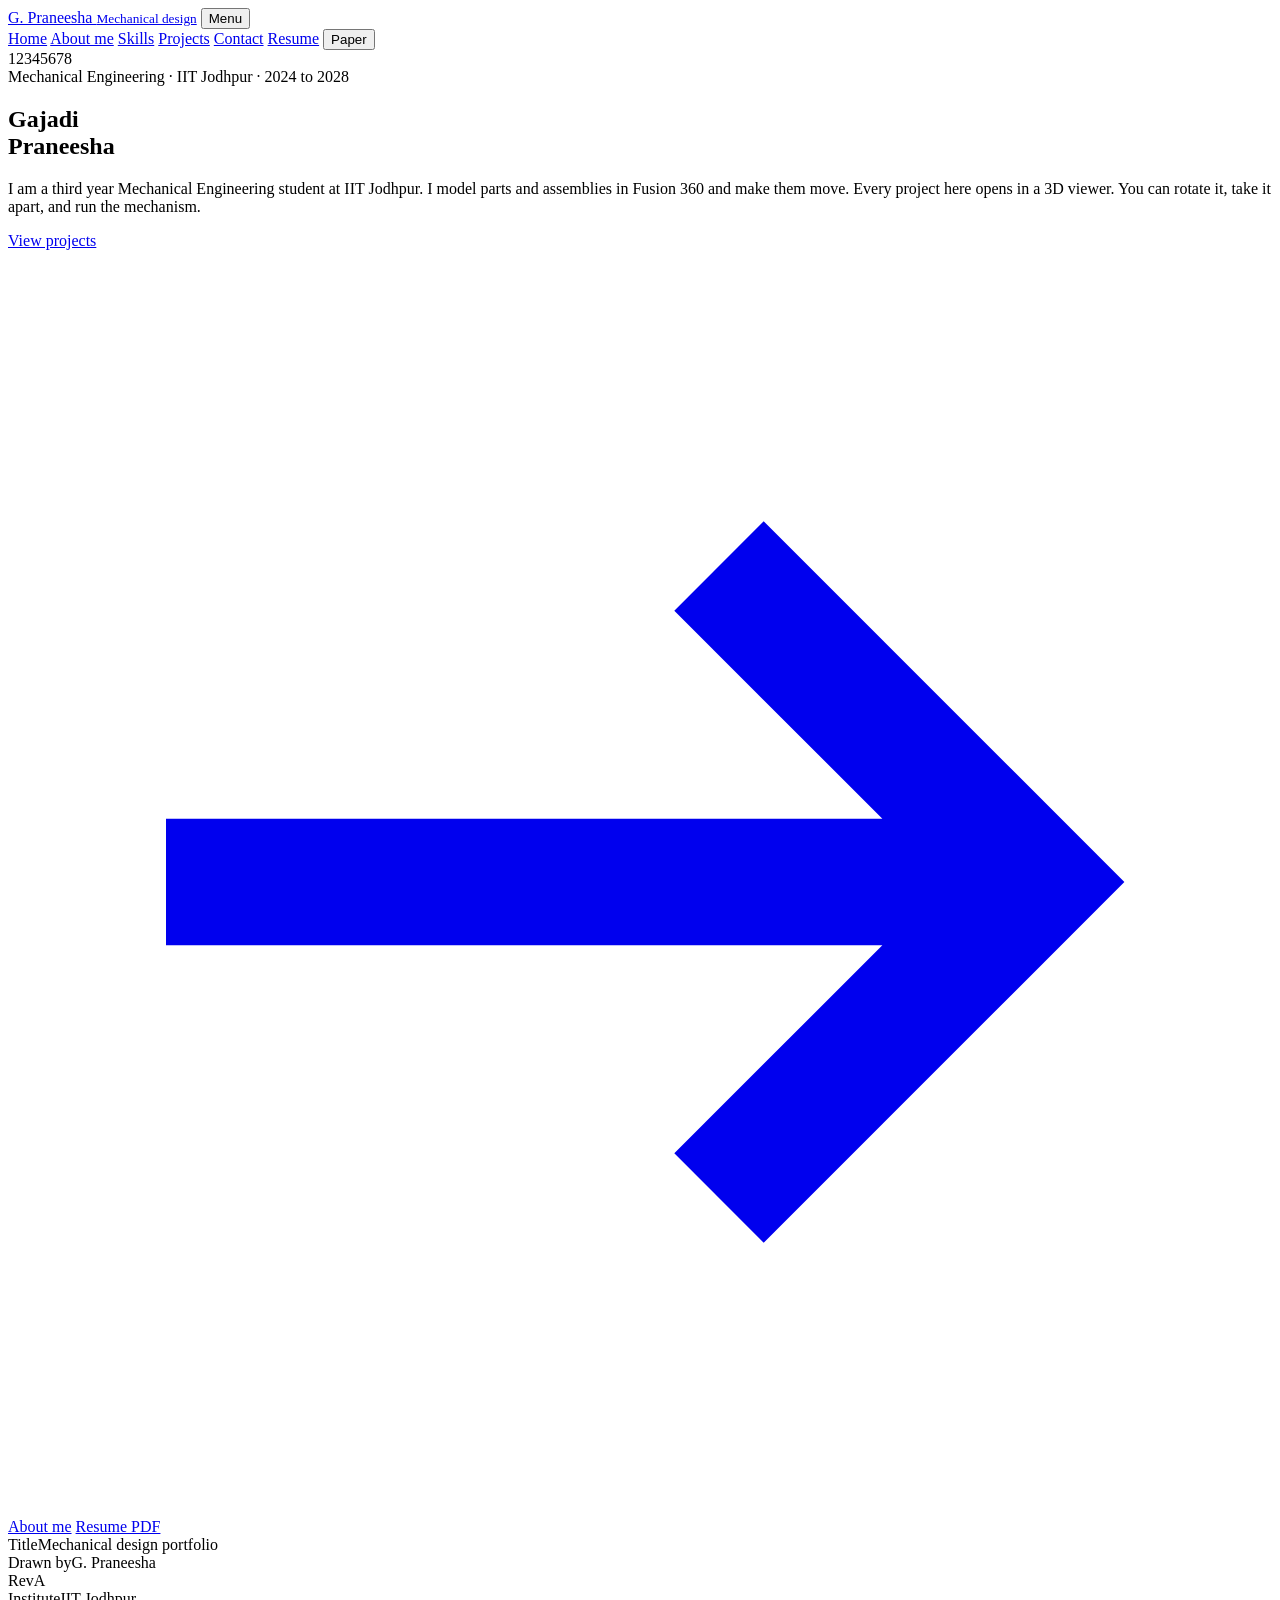
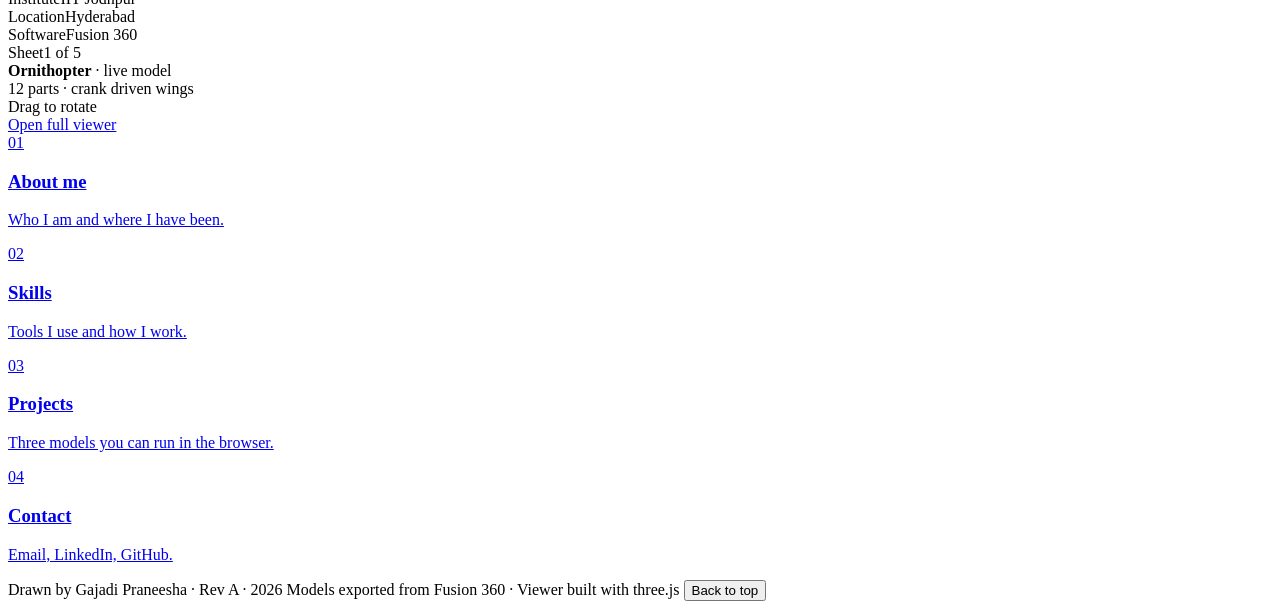
==== index.html @ 57609496 "Add files via upload" ====
<!DOCTYPE html>
<html lang="en">
<head>
<meta charset="utf-8">
<meta name="viewport" content="width=device-width, initial-scale=1">
<title>Gajadi Praneesha · Mechanical Design Portfolio</title>
<meta name="description" content="Mechanical Engineering student at IIT Jodhpur. CAD models, assemblies, and motion studies in Fusion 360. Every project opens in a 3D viewer in the browser.">
<link rel="preconnect" href="https://fonts.googleapis.com">
<link rel="preconnect" href="https://fonts.gstatic.com" crossorigin>
<link href="https://fonts.googleapis.com/css2?family=Barlow+Condensed:wght@400;500;600;700&family=Barlow:wght@400;500;600&family=DM+Mono:wght@400;500&display=swap" rel="stylesheet">
<link rel="stylesheet" href="assets/css/style.css">
<link rel="icon" href="data:image/svg+xml,%3Csvg xmlns='http://www.w3.org/2000/svg' viewBox='0 0 32 32'%3E%3Crect x='3' y='3' width='26' height='26' fill='none' stroke='%2316171A' stroke-width='3'/%3E%3Crect x='10' y='10' width='12' height='12' fill='%23E0521A'/%3E%3C/svg%3E">
<script>(function(){try{var t=localStorage.getItem('theme');if(t==='light'||t==='dark')document.documentElement.setAttribute('data-theme',t);}catch(e){}})();</script>
<script type="importmap">{"imports":{"three":"./vendor/three/three.module.min.js"}}</script>
</head>
<body>

<header class="nav">
  <div class="wrap nav-in">
    <a class="brand" href="#home"><span class="brand-mark"></span>G. Praneesha <small>Mechanical design</small></a>
    <button class="nav-toggle" type="button" aria-label="Menu">Menu</button>
    <nav class="nav-links">
      <a href="#home">Home</a>
      <a href="#about">About me</a>
      <a href="#skills">Skills</a>
      <a href="#projects">Projects</a>
      <a href="#contact">Contact</a>
      <a class="cta" href="assets/Gajadi_Praneesha_Resume.pdf" target="_blank" rel="noopener">Resume</a>
      <button class="theme-btn" type="button" data-theme-toggle aria-label="Switch theme"><i></i><span>Paper</span></button>
    </nav>
  </div>
</header>

<main id="top">

<!-- ============================================================ HOME -->
<section class="view hero" id="home">
  <div class="zones"><span>1</span><span>2</span><span>3</span><span>4</span><span>5</span><span>6</span><span>7</span><span>8</span></div>
  <div class="wrap hero-grid">
    <div class="hero-copy">
      <div>
        <span class="eyebrow rv">Mechanical Engineering · IIT Jodhpur · 2024 to 2028</span>
        <h1 class="rv rv-d1">Gajadi<br><span class="thin">Praneesha</span></h1>
        <p class="lede rv rv-d2">I am a third year Mechanical Engineering student at IIT Jodhpur. I model parts and assemblies in Fusion 360 and make them move. Every project here opens in a 3D viewer. You can rotate it, take it apart, and run the mechanism.</p>
        <div class="hero-actions rv rv-d3">
          <a class="btn primary" href="#projects">View projects <svg viewBox="0 0 16 16" fill="none" stroke="currentColor" stroke-width="1.6"><path d="M2 8h11M9 4l4 4-4 4"/></svg></a>
          <a class="btn" href="#about">About me</a>
          <a class="btn" href="assets/Gajadi_Praneesha_Resume.pdf" target="_blank" rel="noopener">Resume PDF</a>
        </div>
      </div>
      <div class="title-block rv rv-d4" aria-label="Title block">
        <div class="span2"><span class="k">Title</span><span class="v">Mechanical design portfolio</span></div>
        <div><span class="k">Drawn by</span><span class="v">G. Praneesha</span></div>
        <div><span class="k">Rev</span><span class="v">A</span></div>
        <div><span class="k">Institute</span><span class="v">IIT Jodhpur</span></div>
        <div><span class="k">Location</span><span class="v">Hyderabad</span></div>
        <div><span class="k">Software</span><span class="v">Fusion 360</span></div>
        <div><span class="k">Sheet</span><span class="v">1 of 5</span></div>
      </div>
    </div>
    <div class="hero-viewer rv rv-d2">
      <div class="corner tl"><b>Ornithopter</b> · live model</div>
      <div class="corner tr">12 parts · crank driven wings</div>
      <div class="corner bl">Drag to rotate</div>
      <div class="corner br"><a href="projects/ornithopter.html">Open full viewer</a></div>
      <div id="hero-viewer"></div>
    </div>
  </div>
  <div class="wrap home-strip">
    <a class="strip-item rv" href="#about"><span class="mono">01</span><h3>About me</h3><p>Who I am and where I have been.</p></a>
    <a class="strip-item rv rv-d1" href="#skills"><span class="mono">02</span><h3>Skills</h3><p>Tools I use and how I work.</p></a>
    <a class="strip-item rv rv-d2" href="#projects"><span class="mono">03</span><h3>Projects</h3><p>Three models you can run in the browser.</p></a>
    <a class="strip-item rv rv-d3" href="#contact"><span class="mono">04</span><h3>Contact</h3><p>Email, LinkedIn, GitHub.</p></a>
  </div>
</section>

<!-- =========================================================== ABOUT -->
<section class="view section" id="about" hidden>
  <div class="wrap">
    <div class="sec-head">
      <span class="sec-num">01</span>
      <h2>About me</h2>
      <p>Who I am, what I work with, and where I have been.</p>
      <div class="dim"><i class="dim-l"></i><span>Sheet 2 of 5 · Profile</span><i class="dim-r"></i></div>
    </div>
    <div class="about">
      <div class="about-text rv">
        <p>I am Gajadi Praneesha. I study Mechanical Engineering at IIT Jodhpur. I am in my third year. I like to design things that move.</p>
        <p>My main tool is Fusion 360. I model each part, join the parts into an assembly, and check the motion. Then I make drawings so the part can be made. I also know SolidWorks, AutoCAD, and ANSYS Workbench.</p>
        <p>On this site every model is real. The engine and the ornithopter are the same files I built in Fusion 360. You can turn them, pull them apart, cut them open, and run the mechanism in your browser.</p>
        <p>Outside class I help run campus events and mentor first year students. I am from Hyderabad.</p>
        <div class="hero-actions" style="margin-top:8px">
          <a class="btn primary" href="#projects">See my projects <svg viewBox="0 0 16 16" fill="none" stroke="currentColor" stroke-width="1.6"><path d="M2 8h11M9 4l4 4-4 4"/></svg></a>
          <a class="btn" href="assets/Gajadi_Praneesha_Resume.pdf" target="_blank" rel="noopener">Resume PDF</a>
        </div>
      </div>
      <div class="glance rv rv-d1">
        <div class="glance-head"><span>At a glance</span><span>2026</span></div>
        <div class="row"><span class="k">Year</span><span class="v">Third year, B.Tech Mechanical Engineering</span></div>
        <div class="row"><span class="k">Institute</span><span class="v">Indian Institute of Technology Jodhpur</span></div>
        <div class="row"><span class="k">Main tool</span><span class="v">Fusion 360</span></div>
        <div class="row"><span class="k">Also</span><span class="v">SolidWorks, AutoCAD, ANSYS Workbench</span></div>
        <div class="row"><span class="k">Focus</span><span class="v">CAD modelling, assemblies, motion, drawings</span></div>
        <div class="row"><span class="k">Home</span><span class="v">Hyderabad, Telangana</span></div>
        <div class="row"><span class="k">Open to</span><span class="v">Internships and design projects</span></div>
      </div>
    </div>

    <div class="about-sub">
      <div class="sub-head rv"><h3>Experience and education</h3><span>2020 to present</span></div>
      <div class="timeline">
        <div class="tl-col rv">
          <h3>Positions <span>IIT Jodhpur</span></h3>
          <div class="tl-item"><div class="tl-date">Aug 2025<br>to present</div><div><h4>Support Team Member</h4><div class="org">Nexus IIT Jodhpur</div></div></div>
          <div class="tl-item"><div class="tl-date">Oct 2024<br>to present</div><div><h4>Core Member</h4><div class="org">E-Cell IIT Jodhpur</div><p>Joined the support team in October 2024. Moved to the core team in August 2025.</p></div></div>
          <div class="tl-item"><div class="tl-date">Aug 2025<br>to Feb 2026</div><div><h4>Student Guide</h4><div class="org">Student Wellbeing Committee</div><p>Mentored 11 first year students. Helped them settle into classes and campus life.</p></div></div>
          <div class="tl-item"><div class="tl-date">Dec 2024<br>to Jan 2026</div><div><h4>Assistant Head</h4><div class="org">Prometeo IIT Jodhpur</div><p>Ran publicity and outreach for the annual technical festival. Started as a volunteer in 2024.</p></div></div>
          <div class="tl-item"><div class="tl-date">Two editions</div><div><h4>Participant and Mentor</h4><div class="org">Vandre IIT Jodhpur</div><p>Helped build an interactive stall that won an award. Mentored student teams the next year.</p></div></div>
        </div>
        <div class="tl-col rv rv-d1">
          <h3>Education <span>Degrees and schools</span></h3>
          <div class="tl-item"><div class="tl-date">2024 to 2028</div><div><h4>B.Tech, Mechanical Engineering</h4><div class="org">Indian Institute of Technology Jodhpur</div><p>Third year. Coursework in solids, fluids, thermodynamics, manufacturing, metrology, and computation.</p></div></div>
          <div class="tl-item"><div class="tl-date">2022</div><div><h4>Class XII, MPC</h4><div class="org">Little Flower Junior College, Uppal</div><div class="grade">96%</div></div></div>
          <div class="tl-item"><div class="tl-date">2020</div><div><h4>Class X</h4><div class="org">St. Peter's Model School</div><div class="grade">94%</div></div></div>
        </div>
      </div>
    </div>
    <div class="view-next"><span class="mono">Next sheet</span><a href="#skills">Skills <svg viewBox="0 0 16 16" fill="none" stroke="currentColor" stroke-width="1.6"><path d="M2 8h11M9 4l4 4-4 4"/></svg></a></div>
  </div>
</section>

<!-- ========================================================== SKILLS -->
<section class="view section" id="skills" hidden>
  <div class="wrap">
    <div class="sec-head">
      <span class="sec-num">02</span>
      <h2>Skills</h2>
      <p>What I use and what I know. Fusion 360 is my main tool. I also work in SolidWorks and AutoCAD, and I have used ANSYS Workbench for analysis.</p>
      <div class="dim"><i class="dim-l"></i><span>Sheet 3 of 5 · Tools · Design · Coursework</span><i class="dim-r"></i></div>
    </div>
    <div class="skills">
      <div class="skill-box rv">
        <h3>Software <span>CAD and CAE</span></h3>
        <div class="skill-list"><span class="skill main">Fusion 360</span><span class="skill">SolidWorks</span><span class="skill">AutoCAD</span><span class="skill">ANSYS Workbench</span><span class="skill">GitHub</span></div>
      </div>
      <div class="skill-box rv rv-d1">
        <h3>Design <span>What I do with it</span></h3>
        <div class="skill-list"><span class="skill main">3D CAD modelling</span><span class="skill main">Assembly design</span><span class="skill">Engineering drawing</span><span class="skill">Motion simulation</span><span class="skill">Mechanical design</span><span class="skill">Machine elements</span><span class="skill">GD&amp;T</span></div>
      </div>
      <div class="skill-box rv rv-d2">
        <h3>Coursework <span>IIT Jodhpur</span></h3>
        <div class="skill-list"><span class="skill">Mechanics of Solids</span><span class="skill">Fluid Mechanics</span><span class="skill">Thermodynamics</span><span class="skill">Manufacturing Processes</span><span class="skill">Engineering Mechanics</span><span class="skill">Metrology</span><span class="skill">Scientific Computations</span><span class="skill">Machine Learning</span></div>
      </div>
    </div>

    <div class="about-sub">
      <div class="sub-head rv"><h3>How I work</h3><span>From sketch to drawing</span></div>
      <div class="process">
        <div class="step rv"><span class="mono">Step 1</span><h4>Model the parts</h4><p>Each part gets its own file. I keep the sketches simple and fully defined so changes are easy later.</p></div>
        <div class="step rv rv-d1"><span class="mono">Step 2</span><h4>Build the assembly</h4><p>I join the parts with the right joints. Revolute where things turn. Slider where things slide. Rigid where things stay put.</p></div>
        <div class="step rv rv-d2"><span class="mono">Step 3</span><h4>Check the motion</h4><p>I run a motion study. If a part hits another part, I go back and fix the geometry.</p></div>
        <div class="step rv rv-d3"><span class="mono">Step 4</span><h4>Make the drawings</h4><p>Front, top, side, section, and exploded views on a sheet with a title block. Ready for a workshop.</p></div>
      </div>
    </div>

    <div class="about-sub">
      <div class="sub-head rv"><h3>Where I used them</h3><span>Skills to projects</span></div>
      <div class="usage rv">
        <div class="usage-row"><span class="skill">Assembly joints</span><span class="u">Engine (26 parts), Ornithopter (12 parts), Hinge</span></div>
        <div class="usage-row"><span class="skill">Motion study</span><span class="u">Engine crank and pistons, Ornithopter wings, Hinge</span></div>
        <div class="usage-row"><span class="skill">Engineering drawing</span><span class="u">Engine drawing sheet, exploded and section views</span></div>
        <div class="usage-row"><span class="skill">Loft and Sweep</span><span class="u">Wall hook, Pipe elbow, Flanged elbow</span></div>
        <div class="usage-row"><span class="skill">Mirror and patterns</span><span class="u">Ornithopter left and right wings, Engine cylinders</span></div>
      </div>
    </div>
    <div class="view-next"><span class="mono">Next sheet</span><a href="#projects">Projects <svg viewBox="0 0 16 16" fill="none" stroke="currentColor" stroke-width="1.6"><path d="M2 8h11M9 4l4 4-4 4"/></svg></a></div>
  </div>
</section>

<!-- ======================================================== PROJECTS -->
<section class="view section" id="projects" hidden>
  <div class="wrap">
    <div class="sec-head">
      <span class="sec-num">03</span>
      <h2>Projects</h2>
      <p>Three projects from Fusion 360. Two of them open in a full 3D viewer with explode, section cut, and motion. The third is a set of parts with pictures and a short video.</p>
      <div class="dim"><i class="dim-l"></i><span>Sheet 4 of 5 · Drawings 01 to 03</span><i class="dim-r"></i></div>
    </div>
    <div class="projects">
      <article class="card rv">
        <div class="card-media light"><img src="assets/img/engine/iso.jpg" alt="Four cylinder engine CAD model" loading="lazy"><span class="tag">DWG 01</span><span class="tag motion">Motion</span></div>
        <div class="card-body">
          <h3>Four cylinder inline engine</h3>
          <p>A full engine built from scratch. Block, crankshaft, pistons, rods, caps, and pins. All joined into one assembly that runs.</p>
          <div class="chips"><span class="chip">Fusion 360</span><span class="chip">26 parts</span><span class="chip">Drawings</span><span class="chip">Motion study</span></div>
          <div class="card-foot"><span>Explode · Section · Run</span><span class="go">Open viewer <svg viewBox="0 0 16 16" fill="none" stroke="currentColor" stroke-width="1.6"><path d="M2 8h11M9 4l4 4-4 4"/></svg></span></div>
        </div>
        <a class="cover" href="projects/engine.html" aria-label="Open the engine project"></a>
      </article>
      <article class="card rv rv-d1">
        <div class="card-media"><img src="assets/img/ornithopter/assembly.png" alt="Ornithopter CAD model" loading="lazy"><span class="tag">DWG 02</span><span class="tag motion">Motion</span></div>
        <div class="card-body">
          <h3>Ornithopter flapping wing mechanism</h3>
          <p>A machine that flies by flapping its wings like a bird. One crank, two links, two wings. Both wings move together.</p>
          <div class="chips"><span class="chip">Fusion 360</span><span class="chip">12 parts</span><span class="chip">Linkage</span><span class="chip">Motion study</span></div>
          <div class="card-foot"><span>Explode · Section · Run</span><span class="go">Open viewer <svg viewBox="0 0 16 16" fill="none" stroke="currentColor" stroke-width="1.6"><path d="M2 8h11M9 4l4 4-4 4"/></svg></span></div>
        </div>
        <a class="cover" href="projects/ornithopter.html" aria-label="Open the ornithopter project"></a>
      </article>
      <article class="card rv rv-d2">
        <div class="card-media"><img src="assets/img/components/bracket.png" alt="Pipe support bracket CAD model" loading="lazy"><span class="tag">DWG 03</span></div>
        <div class="card-body">
          <h3>Mechanical components and assemblies</h3>
          <p>Six parts made to practice the tools. A hook, a bracket, two pipe elbows, a spacer, and a hinge that turns.</p>
          <div class="chips"><span class="chip">Fusion 360</span><span class="chip">6 parts</span><span class="chip">Loft</span><span class="chip">Sweep</span></div>
          <div class="card-foot"><span>Gallery · Video</span><span class="go">Open project <svg viewBox="0 0 16 16" fill="none" stroke="currentColor" stroke-width="1.6"><path d="M2 8h11M9 4l4 4-4 4"/></svg></span></div>
        </div>
        <a class="cover" href="projects/components.html" aria-label="Open the components project"></a>
      </article>
    </div>
    <div class="view-next"><span class="mono">Next sheet</span><a href="#contact">Contact <svg viewBox="0 0 16 16" fill="none" stroke="currentColor" stroke-width="1.6"><path d="M2 8h11M9 4l4 4-4 4"/></svg></a></div>
  </div>
</section>

<!-- ========================================================= CONTACT -->
<section class="view section" id="contact" hidden>
  <div class="wrap contact">
    <div class="rv">
      <span class="sec-num">04</span>
      <h2 style="margin-top:14px">Get in touch</h2>
      <p>I am open to internships and design projects. Write to me by email or find me on LinkedIn. I reply within a day or two.</p>
      <a class="btn primary" href="mailto:gpraneesha17@gmail.com">Send an email <svg viewBox="0 0 16 16" fill="none" stroke="currentColor" stroke-width="1.6"><path d="M2 8h11M9 4l4 4-4 4"/></svg></a>
    </div>
    <div class="contact-list rv rv-d1">
      <a href="mailto:gpraneesha17@gmail.com"><span class="k">Email</span><span class="v">gpraneesha17@gmail.com</span><svg viewBox="0 0 16 16" fill="none" stroke="currentColor" stroke-width="1.6"><path d="M2 8h11M9 4l4 4-4 4"/></svg></a>
      <a href="https://www.linkedin.com/in/gajadi-praneesha-06878531a/" target="_blank" rel="noopener"><span class="k">LinkedIn</span><span class="v">gajadi-praneesha</span><svg viewBox="0 0 16 16" fill="none" stroke="currentColor" stroke-width="1.6"><path d="M2 8h11M9 4l4 4-4 4"/></svg></a>
      <a href="https://github.com/praneesha1" target="_blank" rel="noopener"><span class="k">GitHub</span><span class="v">praneesha1</span><svg viewBox="0 0 16 16" fill="none" stroke="currentColor" stroke-width="1.6"><path d="M2 8h11M9 4l4 4-4 4"/></svg></a>
      <a href="assets/Gajadi_Praneesha_Resume.pdf" target="_blank" rel="noopener"><span class="k">Resume</span><span class="v">PDF, one page</span><svg viewBox="0 0 16 16" fill="none" stroke="currentColor" stroke-width="1.6"><path d="M2 8h11M9 4l4 4-4 4"/></svg></a>
      <div><span class="k">Location</span><span class="v">Jodhpur · Hyderabad</span><span></span></div>
    </div>
  </div>
</section>
</main>

<footer class="footer">
  <div class="wrap footer-in">
    <span>Drawn by Gajadi Praneesha · Rev A · <span data-year>2026</span></span>
    <span>Models exported from Fusion 360 · Viewer built with three.js</span>
    <button class="linkish" type="button" data-scroll-top>Back to top</button>
  </div>
</footer>

<script src="assets/js/main.js"></script>
<script type="module">
  import { CadViewer } from './assets/js/viewer.js';
  import { ORNITHOPTER } from './assets/js/models.js';
  const el = document.getElementById('hero-viewer');
  el.style.position = 'absolute'; el.style.inset = '0';
  window.cadViewer = new CadViewer(el, { model: ORNITHOPTER, ui: false, autoRotate: true, playing: true, base: './', compact: true, grid: true });
</script>
</body>
</html>
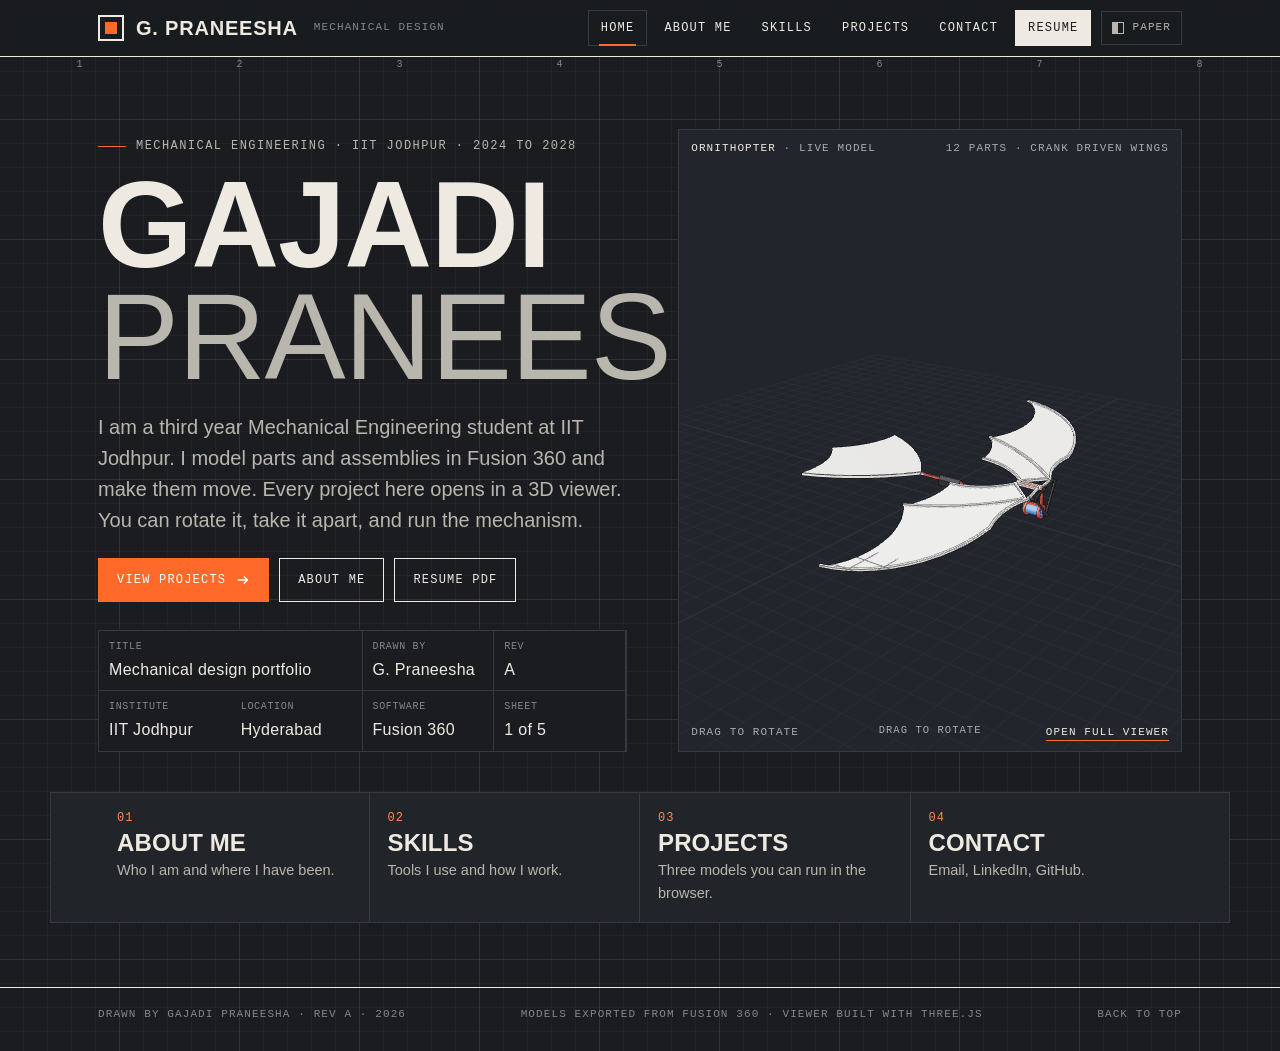
==== commit 36df90a9: "Update resume, school dates, skills, and keep motion running while scrolling" ====
--- a/index.html
+++ b/index.html
@@ -86,7 +86,7 @@
     <div class="about">
       <div class="about-text rv">
         <p>I am Gajadi Praneesha. I study Mechanical Engineering at IIT Jodhpur. I am in my third year. I like to design things that move.</p>
-        <p>My main tool is Fusion 360. I model each part, join the parts into an assembly, and check the motion. Then I make drawings so the part can be made. I also know SolidWorks, AutoCAD, and ANSYS Workbench.</p>
+        <p>My main tool is Fusion 360. I model each part, join the parts into an assembly, and check the motion. Then I make drawings so the part can be made. I also know SolidWorks, AutoCAD, ANSYS Workbench, and Matlab.</p>
         <p>On this site every model is real. The engine and the ornithopter are the same files I built in Fusion 360. You can turn them, pull them apart, cut them open, and run the mechanism in your browser.</p>
         <p>Outside class I help run campus events and mentor first year students. I am from Hyderabad.</p>
         <div class="hero-actions" style="margin-top:8px">
@@ -99,7 +99,7 @@
         <div class="row"><span class="k">Year</span><span class="v">Third year, B.Tech Mechanical Engineering</span></div>
         <div class="row"><span class="k">Institute</span><span class="v">Indian Institute of Technology Jodhpur</span></div>
         <div class="row"><span class="k">Main tool</span><span class="v">Fusion 360</span></div>
-        <div class="row"><span class="k">Also</span><span class="v">SolidWorks, AutoCAD, ANSYS Workbench</span></div>
+        <div class="row"><span class="k">Also</span><span class="v">SolidWorks, AutoCAD, ANSYS Workbench, Matlab</span></div>
         <div class="row"><span class="k">Focus</span><span class="v">CAD modelling, assemblies, motion, drawings</span></div>
         <div class="row"><span class="k">Home</span><span class="v">Hyderabad, Telangana</span></div>
         <div class="row"><span class="k">Open to</span><span class="v">Internships and design projects</span></div>
@@ -119,8 +119,8 @@
         </div>
         <div class="tl-col rv rv-d1">
           <h3>Education <span>Degrees and schools</span></h3>
-          <div class="tl-item"><div class="tl-date">2024 to 2028</div><div><h4>B.Tech, Mechanical Engineering</h4><div class="org">Indian Institute of Technology Jodhpur</div><p>Third year. Coursework in solids, fluids, thermodynamics, manufacturing, metrology, and computation.</p></div></div>
-          <div class="tl-item"><div class="tl-date">2022</div><div><h4>Class XII, MPC</h4><div class="org">Little Flower Junior College, Uppal</div><div class="grade">96%</div></div></div>
+          <div class="tl-item"><div class="tl-date">2024 to 2028</div><div><h4>B.Tech, Mechanical Engineering</h4><div class="org">Indian Institute of Technology Jodhpur</div><p>Third year. Coursework in solids, fluids, thermodynamics, manufacturing, and computation. Now studying heat transfer, kinematics, and metrology.</p></div></div>
+          <div class="tl-item"><div class="tl-date">2023</div><div><h4>Class XII, MPC</h4><div class="org">Little Flower Junior College, Uppal</div><div class="grade">96%</div></div></div>
           <div class="tl-item"><div class="tl-date">2020</div><div><h4>Class X</h4><div class="org">St. Peter's Model School</div><div class="grade">94%</div></div></div>
         </div>
       </div>
@@ -135,13 +135,13 @@
     <div class="sec-head">
       <span class="sec-num">02</span>
       <h2>Skills</h2>
-      <p>What I use and what I know. Fusion 360 is my main tool. I also work in SolidWorks and AutoCAD, and I have used ANSYS Workbench for analysis.</p>
+      <p>What I use and what I know. Fusion 360 is my main tool. I also work in SolidWorks and AutoCAD. I have used ANSYS Workbench and Matlab for analysis.</p>
       <div class="dim"><i class="dim-l"></i><span>Sheet 3 of 5 · Tools · Design · Coursework</span><i class="dim-r"></i></div>
     </div>
     <div class="skills">
       <div class="skill-box rv">
         <h3>Software <span>CAD and CAE</span></h3>
-        <div class="skill-list"><span class="skill main">Fusion 360</span><span class="skill">SolidWorks</span><span class="skill">AutoCAD</span><span class="skill">ANSYS Workbench</span><span class="skill">GitHub</span></div>
+        <div class="skill-list"><span class="skill main">Fusion 360</span><span class="skill">SolidWorks</span><span class="skill">AutoCAD</span><span class="skill">ANSYS Workbench</span><span class="skill">Matlab</span><span class="skill">GitHub</span></div>
       </div>
       <div class="skill-box rv rv-d1">
         <h3>Design <span>What I do with it</span></h3>
@@ -149,7 +149,10 @@
       </div>
       <div class="skill-box rv rv-d2">
         <h3>Coursework <span>IIT Jodhpur</span></h3>
-        <div class="skill-list"><span class="skill">Mechanics of Solids</span><span class="skill">Fluid Mechanics</span><span class="skill">Thermodynamics</span><span class="skill">Manufacturing Processes</span><span class="skill">Engineering Mechanics</span><span class="skill">Metrology</span><span class="skill">Scientific Computations</span><span class="skill">Machine Learning</span></div>
+        <div class="mono" style="margin-bottom:8px">Completed</div>
+        <div class="skill-list" style="margin-bottom:14px"><span class="skill">Mechanics of Solids</span><span class="skill">Fluid Mechanics</span><span class="skill">Thermodynamics</span><span class="skill">Manufacturing Processes</span><span class="skill">Engineering Mechanics</span><span class="skill">Scientific Computations</span><span class="skill">Machine Learning</span></div>
+        <div class="mono" style="margin-bottom:8px">Ongoing</div>
+        <div class="skill-list"><span class="skill">Heat Transfer</span><span class="skill">Kinematics and Dynamics</span><span class="skill">Machine Science and Metrology</span><span class="skill">Digital Fabrication</span><span class="skill">Production Operations and Management</span></div>
       </div>
     </div>
 
--- a/assets/css/style.css
+++ b/assets/css/style.css
@@ -0,0 +1,430 @@
+/* ==========================================================================
+   Gajadi Praneesha, mechanical design portfolio
+   Aesthetic: engineering drawing sheet. Warm drafting paper, dark ink,
+   one safety-orange accent, mono labels, dimension lines, title blocks.
+   ========================================================================== */
+
+:root {
+  --paper: #1A1C20;
+  --paper-2: #212429;
+  --paper-3: #2B2F36;
+  --ink: #EEEAE1;
+  --ink-2: #B9B6AE;
+  --ink-3: #85878E;
+  --rule: #363A42;
+  --rule-2: #2C3037;
+  --accent: #FF6A2B;
+  --accent-ink: #FF8B57;
+  --accent-soft: rgba(255, 106, 43, 0.14);
+  --graphite: #121417;
+  --graphite-2: #1A1C20;
+  --graphite-3: #363A42;
+  --on-dark: #EEEAE1;
+  --on-dark-2: #A9ACB4;
+  --f-display: "Barlow Condensed", "Arial Narrow", "Helvetica Neue", sans-serif;
+  --f-body: "Barlow", "Helvetica Neue", Arial, sans-serif;
+  --f-mono: "DM Mono", "SFMono-Regular", Menlo, Consolas, monospace;
+  --max: 1180px;
+  --gutter: clamp(18px, 4vw, 48px);
+  --grid-minor: rgba(238, 234, 225, 0.035);
+  --grid-major: rgba(238, 234, 225, 0.075);
+  --nav-bg: rgba(26, 28, 32, 0.86);
+  --shadow: var(--accent);
+  color-scheme: dark;
+}
+:root[data-theme="light"] {
+  --paper: #F4F1EA;
+  --paper-2: #ECE8DF;
+  --paper-3: #E2DDD2;
+  --ink: #16171A;
+  --ink-2: #45464B;
+  --ink-3: #85868C;
+  --rule: #CBC6B9;
+  --rule-2: #DDD8CC;
+  --accent: #E0521A;
+  --accent-ink: #B5400F;
+  --accent-soft: rgba(224, 82, 26, 0.12);
+  --grid-minor: rgba(22, 23, 26, 0.045);
+  --grid-major: rgba(22, 23, 26, 0.09);
+  --nav-bg: rgba(244, 241, 234, 0.88);
+  --shadow: var(--ink);
+  color-scheme: light;
+}
+
+*, *::before, *::after { box-sizing: border-box; }
+html { scroll-behavior: smooth; -webkit-text-size-adjust: 100%; }
+body {
+  margin: 0;
+  font-family: var(--f-body);
+  font-size: 17px;
+  line-height: 1.55;
+  color: var(--ink);
+  background-color: var(--paper);
+  background-image:
+    linear-gradient(var(--grid-major) 1px, transparent 1px),
+    linear-gradient(90deg, var(--grid-major) 1px, transparent 1px),
+    linear-gradient(var(--grid-minor) 1px, transparent 1px),
+    linear-gradient(90deg, var(--grid-minor) 1px, transparent 1px);
+  background-size: 120px 120px, 120px 120px, 24px 24px, 24px 24px;
+  background-position: -1px -1px;
+  overflow-x: hidden;
+}
+a { color: inherit; text-decoration: none; }
+img, video, svg { max-width: 100%; display: block; }
+button { font: inherit; color: inherit; }
+::selection { background: var(--accent); color: #fff; }
+
+h1, h2, h3, h4 { font-family: var(--f-display); font-weight: 600; line-height: 1; margin: 0; letter-spacing: 0.005em; }
+.mono { font-family: var(--f-mono); font-size: 12px; letter-spacing: 0.08em; text-transform: uppercase; color: var(--ink-2); }
+.wrap { max-width: var(--max); margin: 0 auto; padding: 0 var(--gutter); }
+.accent { color: var(--accent); }
+
+/* ------------------------------------------------------------------ nav */
+.nav {
+  position: sticky; top: 0; z-index: 50;
+  background: var(--nav-bg);
+  backdrop-filter: blur(8px); -webkit-backdrop-filter: blur(8px);
+  border-bottom: 1px solid var(--ink);
+}
+.nav-in { display: flex; align-items: center; justify-content: space-between; height: 56px; gap: 24px; }
+.brand { display: flex; align-items: center; gap: 12px; font-family: var(--f-display); font-weight: 700; font-size: 20px; text-transform: uppercase; letter-spacing: 0.04em; }
+.brand-mark { width: 26px; height: 26px; border: 2px solid var(--ink); position: relative; flex: none; }
+.brand-mark::before { content: ""; position: absolute; inset: 5px; background: var(--accent); }
+.brand small { font-family: var(--f-mono); font-size: 11px; letter-spacing: 0.1em; color: var(--ink-3); font-weight: 400; margin-left: 4px; }
+.nav-links { display: flex; gap: 4px; align-items: center; }
+.nav-links a { font-family: var(--f-mono); font-size: 12px; letter-spacing: 0.1em; text-transform: uppercase; padding: 8px 12px; border: 1px solid transparent; transition: border-color .15s, color .15s; }
+.nav-links a:hover { border-color: var(--ink); }
+.nav-links a.cta { border-color: var(--ink); background: var(--ink); color: var(--paper); }
+.nav-links a.cta:hover { background: var(--accent); border-color: var(--accent); }
+.nav-toggle { display: none; }
+@media (max-width: 760px) {
+  .nav-links { display: none; position: absolute; top: 56px; left: 0; right: 0; flex-direction: column; background: var(--paper); border-bottom: 1px solid var(--ink); padding: 8px var(--gutter) 16px; align-items: stretch; }
+  .nav-links a { padding: 12px 8px; border-bottom: 1px solid var(--rule); }
+  .nav.open .nav-links { display: flex; }
+  .nav-toggle { display: inline-flex; align-items: center; gap: 8px; background: none; border: 1px solid var(--ink); padding: 6px 10px; font-family: var(--f-mono); font-size: 11px; letter-spacing: .1em; text-transform: uppercase; cursor: pointer; }
+}
+
+/* ----------------------------------------------------------------- hero */
+.hero { position: relative; padding: clamp(36px, 6vw, 72px) 0 clamp(28px, 4vw, 48px); border-bottom: 1px solid var(--ink); }
+.hero-grid { display: grid; grid-template-columns: minmax(0, 1.05fr) minmax(0, 1fr); gap: clamp(24px, 4vw, 56px); align-items: stretch; }
+.hero-copy { display: flex; flex-direction: column; justify-content: space-between; gap: 28px; min-width: 0; }
+.eyebrow { display: inline-flex; align-items: center; gap: 10px; font-family: var(--f-mono); font-size: 12px; letter-spacing: 0.12em; text-transform: uppercase; color: var(--ink-2); }
+.eyebrow::before { content: ""; width: 28px; height: 1px; background: var(--accent); }
+.hero h1 { font-size: clamp(56px, 9.5vw, 128px); font-weight: 700; text-transform: uppercase; letter-spacing: -0.01em; line-height: 0.92; margin: 14px 0 18px; }
+.hero h1 .thin { font-weight: 400; color: var(--ink-2); }
+.hero p.lede { font-size: clamp(17px, 1.6vw, 20px); max-width: 52ch; color: var(--ink-2); margin: 0; }
+.hero-actions { display: flex; gap: 10px; flex-wrap: wrap; margin-top: 22px; }
+.btn { display: inline-flex; align-items: center; gap: 10px; font-family: var(--f-mono); font-size: 12px; letter-spacing: 0.1em; text-transform: uppercase; padding: 12px 18px; border: 1px solid var(--ink); background: transparent; cursor: pointer; transition: background .15s, color .15s, border-color .15s; }
+.btn:hover { background: var(--ink); color: var(--paper); }
+.btn.primary { background: var(--accent); border-color: var(--accent); color: #fff; }
+.btn.primary:hover { background: var(--accent-ink); border-color: var(--accent-ink); }
+.btn svg { width: 14px; height: 14px; }
+
+.title-block { border: 1px solid var(--ink); display: grid; grid-template-columns: repeat(4, 1fr); font-family: var(--f-mono); font-size: 11px; letter-spacing: 0.06em; text-transform: uppercase; background: var(--paper); }
+.title-block > div { padding: 8px 10px; border-right: 1px solid var(--ink); border-bottom: 1px solid var(--ink); min-width: 0; }
+.title-block > div:nth-child(4n) { border-right: 0; }
+.title-block > div:nth-last-child(-n+4) { border-bottom: 0; }
+.title-block .k { display: block; color: var(--ink-3); font-size: 10px; margin-bottom: 3px; }
+.title-block .v { display: block; color: var(--ink); font-family: var(--f-display); font-size: 16px; letter-spacing: 0.02em; text-transform: none; white-space: nowrap; overflow: hidden; text-overflow: ellipsis; }
+.title-block .span2 { grid-column: span 2; }
+@media (max-width: 560px) { .title-block { grid-template-columns: repeat(2, 1fr); } .title-block > div:nth-child(4n) { border-right: 1px solid var(--ink); } .title-block > div:nth-child(2n) { border-right: 0; } .title-block > div:nth-last-child(-n+4) { border-bottom: 1px solid var(--ink); } .title-block > div:nth-last-child(-n+2) { border-bottom: 0; } }
+
+.hero-viewer { position: relative; min-height: 420px; border: 1px solid var(--rule); background: var(--graphite); }
+.hero-viewer .cv { position: absolute; inset: 0; }
+.hero-viewer .corner { position: absolute; font-family: var(--f-mono); font-size: 11px; letter-spacing: 0.1em; text-transform: uppercase; color: var(--on-dark-2); pointer-events: none; z-index: 3; }
+.hero-viewer .corner.tl { top: 10px; left: 12px; }
+.hero-viewer .corner.tr { top: 10px; right: 12px; text-align: right; }
+.hero-viewer .corner.bl { bottom: 10px; left: 12px; }
+.hero-viewer .corner.br { bottom: 10px; right: 12px; pointer-events: auto; }
+.hero-viewer .corner.br a { color: var(--on-dark); border-bottom: 1px solid var(--accent); padding-bottom: 2px; }
+.hero-viewer .corner.br a:hover { color: var(--accent); }
+.hero-viewer .corner b { color: var(--on-dark); font-weight: 500; }
+@media (max-width: 900px) { .hero-grid { grid-template-columns: 1fr; } .hero-viewer { min-height: 340px; } }
+
+/* zone markers on the hero frame, like a drawing border */
+.zones { position: absolute; left: 0; right: 0; top: 0; height: 18px; display: none; justify-content: space-around; font-family: var(--f-mono); font-size: 10px; color: var(--ink-3); letter-spacing: .1em; pointer-events: none; }
+@media (min-width: 1240px) { .zones { display: flex; } }
+
+/* ------------------------------------------------------------- sections */
+.section { padding: clamp(44px, 7vw, 88px) 0; border-bottom: 1px solid var(--rule); scroll-margin-top: 56px; }
+.section:last-of-type { border-bottom: 0; }
+.sec-head { display: grid; grid-template-columns: auto 1fr; gap: 18px 22px; align-items: end; margin-bottom: clamp(24px, 4vw, 40px); }
+.sec-num { font-family: var(--f-mono); font-size: 12px; letter-spacing: 0.1em; border: 1px solid var(--ink); padding: 6px 9px; line-height: 1; align-self: start; margin-top: 8px; }
+.sec-head h2 { font-size: clamp(36px, 5vw, 60px); text-transform: uppercase; font-weight: 700; }
+.sec-head p { grid-column: 2; margin: 0; max-width: 62ch; color: var(--ink-2); }
+.dim { grid-column: 1 / -1; display: flex; align-items: center; gap: 10px; font-family: var(--f-mono); font-size: 11px; letter-spacing: .12em; text-transform: uppercase; color: var(--ink-3); }
+.dim::before, .dim::after { content: ""; flex: 1; height: 1px; background: var(--ink-3); position: relative; }
+.dim > span { padding: 0 4px; }
+.dim-l, .dim-r { width: 0; height: 0; border-top: 4px solid transparent; border-bottom: 4px solid transparent; }
+.dim-l { border-right: 8px solid var(--ink-3); margin-right: -10px; }
+.dim-r { border-left: 8px solid var(--ink-3); margin-left: -10px; }
+
+/* -------------------------------------------------------------- projects */
+.projects { display: grid; grid-template-columns: repeat(3, 1fr); gap: 22px; }
+@media (max-width: 960px) { .projects { grid-template-columns: 1fr 1fr; } }
+@media (max-width: 620px) { .projects { grid-template-columns: 1fr; } }
+.card { position: relative; display: flex; flex-direction: column; border: 1px solid var(--rule); background: var(--paper-2); transition: transform .2s ease, box-shadow .2s ease; }
+.card:hover { transform: translateY(-3px); box-shadow: 6px 6px 0 var(--shadow); border-color: var(--ink); }
+.card::before, .card::after { content: ""; position: absolute; width: 14px; height: 14px; border: 2px solid var(--accent); opacity: 0; transition: opacity .2s; pointer-events: none; }
+.card::before { top: -2px; left: -2px; border-right: 0; border-bottom: 0; }
+.card::after { bottom: -2px; right: -2px; border-left: 0; border-top: 0; }
+.card:hover::before, .card:hover::after { opacity: 1; }
+.card-media { position: relative; aspect-ratio: 4 / 3; overflow: hidden; background: var(--graphite); border-bottom: 1px solid var(--ink); }
+.card-media img { width: 100%; height: 100%; object-fit: cover; object-position: center; }
+.card-media.light { background: #fff; }
+.card-media .tag { position: absolute; top: 10px; left: 10px; font-family: var(--f-mono); font-size: 10px; letter-spacing: .12em; text-transform: uppercase; background: var(--paper); border: 1px solid var(--ink); padding: 4px 7px; }
+.card-media .tag.motion { left: auto; right: 10px; background: var(--accent); color: #fff; border-color: var(--accent); }
+.card-body { padding: 16px 18px 18px; display: flex; flex-direction: column; gap: 10px; flex: 1; }
+.card-body h3 { font-size: 27px; text-transform: uppercase; font-weight: 700; }
+.card-body p { margin: 0; color: var(--ink-2); font-size: 15.5px; }
+.chips { display: flex; flex-wrap: wrap; gap: 6px; }
+.chip { font-family: var(--f-mono); font-size: 10.5px; letter-spacing: .08em; text-transform: uppercase; border: 1px solid var(--rule); padding: 3px 7px; color: var(--ink-2); background: var(--paper-2); }
+.card-foot { margin-top: auto; padding-top: 10px; display: flex; justify-content: space-between; align-items: center; font-family: var(--f-mono); font-size: 11px; letter-spacing: .1em; text-transform: uppercase; }
+.card-foot .go { display: inline-flex; align-items: center; gap: 8px; color: var(--accent-ink); }
+.card-foot .go svg { width: 14px; height: 14px; transition: transform .2s; }
+.card:hover .go svg { transform: translateX(4px); }
+.card a.cover { position: absolute; inset: 0; z-index: 2; }
+
+/* ---------------------------------------------------------------- skills */
+.skills { display: grid; grid-template-columns: repeat(3, 1fr); gap: 22px; }
+@media (max-width: 860px) { .skills { grid-template-columns: 1fr; } }
+.skill-box { border: 1px solid var(--rule); padding: 18px 20px 20px; background: var(--paper-2); }
+.skill-box h3 { font-size: 22px; text-transform: uppercase; display: flex; justify-content: space-between; align-items: baseline; margin-bottom: 12px; }
+.skill-box h3 span { font-family: var(--f-mono); font-size: 11px; letter-spacing: .1em; color: var(--ink-3); font-weight: 400; }
+.skill-list { display: flex; flex-wrap: wrap; gap: 8px; }
+.skill { font-family: var(--f-mono); font-size: 12px; letter-spacing: .04em; border: 1px solid var(--ink); padding: 6px 10px; background: var(--paper); }
+.skill.main { background: var(--ink); color: var(--paper); }
+.bar { height: 6px; background: var(--paper-3); border: 1px solid var(--ink); margin-top: 6px; }
+.bar i { display: block; height: 100%; background: var(--accent); }
+
+/* ------------------------------------------------------------ timeline */
+.timeline { display: grid; grid-template-columns: 1fr 1fr; gap: 0 40px; }
+@media (max-width: 860px) { .timeline { grid-template-columns: 1fr; } }
+.tl-col h3 { font-size: 20px; text-transform: uppercase; letter-spacing: .04em; padding-bottom: 10px; border-bottom: 1px solid var(--ink); margin-bottom: 6px; display: flex; justify-content: space-between; }
+.tl-col h3 span { font-family: var(--f-mono); font-size: 11px; font-weight: 400; color: var(--ink-3); letter-spacing: .1em; }
+.tl-item { display: grid; grid-template-columns: 116px 1fr; gap: 14px; padding: 14px 0; border-bottom: 1px solid var(--rule); }
+.tl-item:last-child { border-bottom: 0; }
+.tl-date { font-family: var(--f-mono); font-size: 11.5px; letter-spacing: .06em; color: var(--ink-2); text-transform: uppercase; line-height: 1.5; padding-top: 3px; }
+.tl-item h4 { font-size: 21px; font-weight: 600; margin-bottom: 2px; }
+.tl-item .org { font-family: var(--f-mono); font-size: 11.5px; letter-spacing: .06em; color: var(--accent-ink); text-transform: uppercase; }
+.tl-item p { margin: 6px 0 0; color: var(--ink-2); font-size: 15.5px; }
+.tl-item .grade { font-family: var(--f-mono); font-size: 12px; color: var(--ink-2); margin-top: 4px; }
+@media (max-width: 480px) { .tl-item { grid-template-columns: 1fr; gap: 4px; } }
+
+/* --------------------------------------------------------------- contact */
+.contact { display: grid; grid-template-columns: 1.2fr 1fr; gap: 40px; align-items: start; }
+@media (max-width: 860px) { .contact { grid-template-columns: 1fr; } }
+.contact h2 { font-size: clamp(40px, 6vw, 72px); text-transform: uppercase; font-weight: 700; margin-bottom: 14px; }
+.contact p { color: var(--ink-2); max-width: 50ch; margin: 0 0 22px; }
+.contact-list { border: 1px solid var(--ink); }
+.contact-list a, .contact-list div { display: grid; grid-template-columns: 110px 1fr auto; align-items: center; gap: 12px; padding: 14px 16px; border-bottom: 1px solid var(--ink); transition: background .15s; }
+.contact-list a:last-child, .contact-list div:last-child { border-bottom: 0; }
+.contact-list a:hover { background: var(--accent-soft); }
+.contact-list .k { font-family: var(--f-mono); font-size: 11px; letter-spacing: .1em; text-transform: uppercase; color: var(--ink-3); }
+.contact-list .v { font-family: var(--f-display); font-size: 20px; font-weight: 500; overflow-wrap: anywhere; }
+.contact-list svg { width: 16px; height: 16px; color: var(--accent); }
+@media (max-width: 480px) { .contact-list a, .contact-list div { grid-template-columns: 1fr auto; } .contact-list .k { grid-column: 1 / -1; } }
+
+/* ---------------------------------------------------------------- footer */
+.footer { border-top: 1px solid var(--ink); padding: 18px 0 28px; }
+.footer-in { display: flex; justify-content: space-between; flex-wrap: wrap; gap: 10px 24px; font-family: var(--f-mono); font-size: 11px; letter-spacing: .1em; text-transform: uppercase; color: var(--ink-3); }
+.footer-in a:hover { color: var(--accent); }
+
+/* ----------------------------------------------------------- reveal anim */
+@media (prefers-reduced-motion: no-preference) {
+  .rv { opacity: 0; transform: translateY(14px); transition: opacity .6s ease, transform .6s ease; }
+  .rv.in { opacity: 1; transform: none; }
+  .rv-d1 { transition-delay: .08s; } .rv-d2 { transition-delay: .16s; } .rv-d3 { transition-delay: .24s; } .rv-d4 { transition-delay: .32s; }
+}
+
+/* =========================================================== project page */
+.proj-head { padding: clamp(28px, 4vw, 44px) 0 22px; }
+.crumbs { display: flex; gap: 10px; align-items: center; font-family: var(--f-mono); font-size: 11.5px; letter-spacing: .1em; text-transform: uppercase; color: var(--ink-3); margin-bottom: 18px; }
+.crumbs a:hover { color: var(--accent); }
+.crumbs i { width: 14px; height: 1px; background: var(--ink-3); display: inline-block; }
+.proj-head h1 { font-size: clamp(40px, 7vw, 92px); text-transform: uppercase; font-weight: 700; line-height: .95; max-width: 14ch; }
+.proj-meta { display: flex; flex-wrap: wrap; gap: 8px; margin-top: 16px; }
+
+.viewer-wrap { border: 1px solid var(--rule); background: var(--graphite); position: relative; }
+.viewer-wrap .cv { height: clamp(420px, 68vh, 760px); }
+.viewer-note { display: flex; justify-content: space-between; gap: 14px; flex-wrap: wrap; font-family: var(--f-mono); font-size: 11px; letter-spacing: .08em; text-transform: uppercase; color: var(--ink-3); padding: 10px 2px 0; }
+
+.proj-grid { display: grid; grid-template-columns: minmax(0, 1.4fr) minmax(280px, 0.8fr); gap: clamp(24px, 4vw, 48px); padding: clamp(36px, 5vw, 64px) 0; }
+@media (max-width: 860px) { .proj-grid { grid-template-columns: 1fr; } }
+.prose h2 { font-size: 30px; text-transform: uppercase; margin: 0 0 12px; padding-top: 6px; }
+.prose h2 + p, .prose p { color: var(--ink-2); margin: 0 0 14px; max-width: 64ch; }
+.prose ul { padding-left: 20px; color: var(--ink-2); margin: 0 0 14px; }
+.prose li { margin-bottom: 6px; }
+.prose .note { border-left: 3px solid var(--accent); padding: 8px 14px; background: var(--paper-2); font-size: 15.5px; color: var(--ink-2); margin: 18px 0; }
+.facts { border: 1px solid var(--ink); }
+.facts-head { font-family: var(--f-mono); font-size: 11px; letter-spacing: .12em; text-transform: uppercase; padding: 9px 14px; border-bottom: 1px solid var(--ink); background: var(--ink); color: var(--paper); display: flex; justify-content: space-between; }
+.facts div.row { display: flex; justify-content: space-between; gap: 12px; padding: 10px 14px; border-bottom: 1px solid var(--rule); font-size: 15px; }
+.facts div.row:last-child { border-bottom: 0; }
+.facts .k { color: var(--ink-2); }
+.facts .v { font-family: var(--f-mono); font-size: 13px; }
+.side-stack { display: flex; flex-direction: column; gap: 22px; position: sticky; top: 76px; }
+.diagram { border: 1px solid var(--ink); background: var(--paper); }
+.diagram-head { font-family: var(--f-mono); font-size: 11px; letter-spacing: .12em; text-transform: uppercase; padding: 9px 14px; border-bottom: 1px solid var(--ink); display: flex; justify-content: space-between; }
+.diagram svg { width: 100%; height: auto; display: block; padding: 8px; }
+.diagram .cap { font-size: 13.5px; color: var(--ink-2); padding: 8px 14px 12px; border-top: 1px solid var(--rule); margin: 0; }
+/* diagram strokes */
+.d-static { stroke: var(--ink-3); stroke-width: 1.2; fill: none; vector-effect: non-scaling-stroke; }
+.d-path { stroke: var(--ink-3); stroke-width: 1; fill: none; stroke-dasharray: 4 4; vector-effect: non-scaling-stroke; }
+.d-crank { stroke: var(--accent); stroke-width: 3; fill: none; stroke-linecap: round; vector-effect: non-scaling-stroke; }
+.d-link { stroke: var(--ink); stroke-width: 2.4; fill: none; stroke-linecap: round; vector-effect: non-scaling-stroke; }
+.d-wing { stroke: var(--ink); stroke-width: 1.4; fill: none; stroke-dasharray: 6 3; vector-effect: non-scaling-stroke; }
+.d-body { stroke: var(--ink); stroke-width: 1.6; fill: var(--paper-3); vector-effect: non-scaling-stroke; }
+.d-joint { fill: var(--paper); stroke: var(--ink); stroke-width: 1.6; vector-effect: non-scaling-stroke; }
+.d-label { font-family: var(--f-mono); font-size: 9px; fill: var(--ink-2); letter-spacing: .06em; }
+.diagram.orni .d-label { font-size: 0.55px; }
+
+.gallery { display: grid; grid-template-columns: repeat(3, 1fr); gap: 16px; }
+@media (max-width: 760px) { .gallery { grid-template-columns: 1fr 1fr; } }
+.gallery figure { margin: 0; border: 1px solid var(--rule); background: #fff; }
+.gallery figure.dark { background: var(--graphite); }
+.gallery figure.wide { grid-column: 1 / -1; }
+.gallery img { width: 100%; aspect-ratio: 4 / 3; object-fit: cover; }
+.gallery figure.wide img { aspect-ratio: auto; object-fit: contain; max-height: 640px; margin: 0 auto; }
+.gallery figcaption { font-family: var(--f-mono); font-size: 11px; letter-spacing: .1em; text-transform: uppercase; padding: 8px 12px; border-top: 1px solid var(--ink); background: var(--paper); display: flex; justify-content: space-between; }
+.video-box { border: 1px solid var(--ink); background: var(--graphite); }
+.video-box video { width: 100%; max-height: 560px; }
+.video-box figcaption { font-family: var(--f-mono); font-size: 11px; letter-spacing: .1em; text-transform: uppercase; padding: 8px 12px; border-top: 1px solid var(--ink); background: var(--paper); }
+
+.parts-grid { display: grid; grid-template-columns: 1fr 1fr; gap: 22px; }
+@media (max-width: 760px) { .parts-grid { grid-template-columns: 1fr; } }
+.part { border: 1px solid var(--rule); background: var(--paper-2); display: grid; grid-template-rows: auto 1fr; }
+.part .pm { background: var(--graphite); aspect-ratio: 16 / 10; overflow: hidden; border-bottom: 1px solid var(--ink); position: relative; }
+.part .pm img, .part .pm video { width: 100%; height: 100%; object-fit: cover; }
+.part .pm .n { position: absolute; top: 10px; left: 10px; font-family: var(--f-mono); font-size: 10.5px; letter-spacing: .12em; background: var(--paper); border: 1px solid var(--ink); padding: 4px 7px; }
+.part .pb { padding: 16px 18px 18px; }
+.part h3 { font-size: 26px; text-transform: uppercase; margin-bottom: 8px; display: flex; justify-content: space-between; align-items: baseline; gap: 10px; }
+.part h3 span { font-family: var(--f-mono); font-size: 10.5px; letter-spacing: .1em; color: var(--accent-ink); font-weight: 400; white-space: nowrap; }
+.part p { margin: 0; color: var(--ink-2); font-size: 15.5px; }
+
+.next-proj { border-top: 1px solid var(--ink); padding: 28px 0 40px; display: flex; justify-content: space-between; align-items: center; gap: 16px; flex-wrap: wrap; }
+.next-proj a { font-family: var(--f-display); font-size: 28px; text-transform: uppercase; font-weight: 700; display: inline-flex; align-items: center; gap: 12px; }
+.next-proj a:hover { color: var(--accent); }
+.next-proj a svg { width: 22px; height: 22px; }
+
+/* ================================================================= viewer */
+.cv { position: relative; overflow: hidden; background: var(--graphite); font-family: var(--f-mono); color: var(--on-dark); user-select: none; -webkit-user-select: none; touch-action: none; }
+.cv-canvas { display: block; width: 100% !important; height: 100% !important; }
+.cv-toolbar { position: absolute; top: 10px; left: 10px; right: 10px; display: flex; justify-content: space-between; gap: 10px; flex-wrap: wrap; pointer-events: none; z-index: 4; }
+.cv-group { display: flex; gap: 4px; align-items: center; pointer-events: auto; background: rgba(18, 20, 23, 0.82); border: 1px solid var(--graphite-3); padding: 4px; backdrop-filter: blur(6px); }
+.cv-grp-label { font-size: 10px; letter-spacing: .12em; text-transform: uppercase; color: var(--on-dark-2); padding: 0 8px 0 6px; }
+.cv-btn { font-family: var(--f-mono); font-size: 11px; letter-spacing: .06em; text-transform: uppercase; background: transparent; border: 1px solid transparent; color: var(--on-dark); padding: 6px 9px; cursor: pointer; line-height: 1; transition: background .12s, border-color .12s; }
+.cv-btn:hover { border-color: var(--on-dark-2); }
+.cv-btn.on { background: var(--accent); border-color: var(--accent); color: #fff; }
+.cv-btn.cv-mini { font-size: 10px; padding: 4px 7px; border-color: var(--graphite-3); }
+.cv-bottom { position: absolute; left: 10px; right: 10px; bottom: 10px; display: flex; gap: 8px; flex-wrap: wrap; z-index: 4; pointer-events: none; }
+.cv-ctl { display: flex; align-items: center; gap: 8px; pointer-events: auto; background: rgba(18, 20, 23, 0.86); border: 1px solid var(--graphite-3); padding: 6px 10px; backdrop-filter: blur(6px); flex: 1 1 220px; min-width: 0; }
+.cv-ctl-motion { flex: 2 1 340px; }
+.cv-ctl-label { font-size: 10px; letter-spacing: .12em; text-transform: uppercase; color: var(--on-dark-2); min-width: 54px; }
+.cv-ctl-sub { font-size: 9.5px; letter-spacing: .1em; text-transform: uppercase; color: var(--on-dark-2); }
+.cv-out { font-size: 11px; min-width: 38px; text-align: right; color: var(--on-dark); }
+.cv-slider { -webkit-appearance: none; appearance: none; flex: 1; min-width: 60px; height: 22px; background: transparent; margin: 0; cursor: pointer; }
+.cv-slider::-webkit-slider-runnable-track { height: 2px; background: var(--graphite-3); }
+.cv-slider::-webkit-slider-thumb { -webkit-appearance: none; width: 14px; height: 14px; margin-top: -6px; background: var(--paper); border: 2px solid var(--accent); border-radius: 0; }
+.cv-slider::-moz-range-track { height: 2px; background: var(--graphite-3); }
+.cv-slider::-moz-range-thumb { width: 12px; height: 12px; background: var(--paper); border: 2px solid var(--accent); border-radius: 0; }
+.cv-slider.cv-speed { flex: 0 1 70px; }
+.cv-select { font-family: var(--f-mono); font-size: 11px; background: var(--graphite); color: var(--on-dark); border: 1px solid var(--graphite-3); padding: 4px 6px; }
+.cv-panel { position: absolute; top: 52px; right: 10px; bottom: 74px; width: 250px; background: rgba(18, 20, 23, 0.94); border: 1px solid var(--graphite-3); backdrop-filter: blur(6px); z-index: 5; display: none; flex-direction: column; }
+.cv-parts-open .cv-panel { display: flex; }
+.cv-panel-head { display: flex; justify-content: space-between; align-items: center; padding: 8px 10px; border-bottom: 1px solid var(--graphite-3); font-size: 11px; letter-spacing: .12em; text-transform: uppercase; }
+.cv-panel-head em { font-style: normal; color: var(--accent); margin-left: 6px; }
+.cv-list { overflow: auto; flex: 1; padding: 4px 0; }
+.cv-list-group { display: flex; align-items: center; gap: 8px; padding: 7px 10px 3px; font-size: 10px; letter-spacing: .12em; text-transform: uppercase; color: var(--on-dark-2); }
+.cv-row { display: flex; align-items: center; gap: 8px; padding: 3px 10px 3px 22px; font-size: 12px; }
+.cv-row.sel { background: rgba(224, 82, 26, 0.18); }
+.cv-row input, .cv-list-group input { accent-color: var(--accent); margin: 0; }
+.cv-row-name { background: none; border: 0; padding: 3px 0; color: var(--on-dark); font-family: var(--f-mono); font-size: 12px; text-align: left; flex: 1; cursor: pointer; }
+.cv-row-name:hover { color: var(--accent); }
+.cv-row-iso { background: none; border: 1px solid var(--graphite-3); color: var(--on-dark-2); font-family: var(--f-mono); font-size: 9.5px; padding: 2px 5px; cursor: pointer; opacity: 0; }
+.cv-row:hover .cv-row-iso { opacity: 1; }
+.cv-row-iso:hover { color: var(--accent); border-color: var(--accent); }
+.cv-label { position: absolute; top: 0; left: 0; pointer-events: none; font-size: 11px; letter-spacing: .06em; background: var(--paper); color: var(--ink); padding: 4px 8px; border: 1px solid var(--ink); opacity: 0; transition: opacity .12s; z-index: 6; white-space: nowrap; }
+.cv-label.on { opacity: 1; }
+.cv-hint { position: absolute; left: 50%; bottom: 84px; transform: translateX(-50%); font-size: 10.5px; letter-spacing: .1em; text-transform: uppercase; color: var(--on-dark-2); pointer-events: none; transition: opacity .5s; white-space: nowrap; z-index: 3; }
+.cv-hint.off { opacity: 0; }
+.cv:not(.cv-has-ui) .cv-hint { bottom: 12px; }
+.cv-loading { position: absolute; inset: 0; display: flex; flex-direction: column; align-items: center; justify-content: center; gap: 10px; background: var(--graphite); z-index: 7; transition: opacity .4s; }
+.cv-loading.done { opacity: 0; pointer-events: none; }
+.cv-loading-text { font-size: 11px; letter-spacing: .12em; text-transform: uppercase; color: var(--on-dark-2); padding: 0 20px; text-align: center; }
+.cv-loading-bar { width: 180px; height: 2px; background: var(--graphite-3); }
+.cv-loading-fill { height: 100%; width: 0; background: var(--accent); transition: width .2s; }
+.cv:fullscreen { width: 100vw; height: 100vh; }
+@media (max-width: 700px) {
+  .cv-toolbar { flex-direction: column; align-items: flex-start; }
+  .cv-panel { width: min(250px, 80%); top: 92px; }
+  .cv-hint { display: none; }
+  .cv-ctl-motion .cv-ctl-sub, .cv-ctl-motion .cv-speed { display: none; }
+  .cv-ctl-label { min-width: 0; }
+}
+
+/* ----------------------------------------------------------------- about */
+.about { display: grid; grid-template-columns: minmax(0, 1.15fr) minmax(300px, 0.85fr); gap: clamp(24px, 4vw, 48px); align-items: start; }
+@media (max-width: 900px) { .about { grid-template-columns: 1fr; } }
+.about-text p { font-size: clamp(17px, 1.5vw, 19.5px); color: var(--ink-2); margin: 0 0 16px; max-width: 58ch; }
+.about-text p:first-child { color: var(--ink); font-size: clamp(20px, 2vw, 25px); font-family: var(--f-display); font-weight: 500; line-height: 1.25; }
+.glance { border: 1px solid var(--rule); background: var(--paper-2); }
+.glance-head { font-family: var(--f-mono); font-size: 11px; letter-spacing: .12em; text-transform: uppercase; padding: 9px 14px; border-bottom: 1px solid var(--rule); display: flex; justify-content: space-between; color: var(--ink-3); }
+.glance .row { display: grid; grid-template-columns: 120px 1fr; gap: 12px; padding: 10px 14px; border-bottom: 1px solid var(--rule); font-size: 15.5px; }
+.glance .row:last-child { border-bottom: 0; }
+.glance .k { font-family: var(--f-mono); font-size: 11px; letter-spacing: .1em; text-transform: uppercase; color: var(--ink-3); padding-top: 3px; }
+.glance .v { color: var(--ink); }
+.about-sub { margin-top: clamp(32px, 5vw, 56px); }
+.sub-head { display: flex; align-items: baseline; justify-content: space-between; gap: 16px; border-bottom: 1px solid var(--ink); padding-bottom: 10px; margin-bottom: 18px; }
+.sub-head h3 { font-size: 26px; text-transform: uppercase; }
+.sub-head span { font-family: var(--f-mono); font-size: 11px; letter-spacing: .12em; text-transform: uppercase; color: var(--ink-3); }
+.contact-list { border-color: var(--rule); }
+.contact-list a, .contact-list div { border-color: var(--rule); }
+.facts, .diagram { border-color: var(--rule); }
+.title-block { border-color: var(--rule); }
+.title-block > div { border-color: var(--rule); }
+.tl-col h3 { border-color: var(--rule); }
+
+/* theme switch */
+.theme-btn { display: inline-flex; align-items: center; gap: 8px; background: none; border: 1px solid var(--rule); padding: 7px 10px; font-family: var(--f-mono); font-size: 11px; letter-spacing: .1em; text-transform: uppercase; cursor: pointer; color: var(--ink-2); margin-left: 6px; }
+.theme-btn:hover { border-color: var(--ink); color: var(--ink); }
+.theme-btn i { width: 12px; height: 12px; border: 1px solid currentColor; display: inline-block; background: linear-gradient(90deg, currentColor 50%, transparent 50%); }
+@media (max-width: 760px) { .theme-btn { margin: 8px 0 0; align-self: flex-start; } }
+
+/* ------------------------------------------------------------ views */
+.view { min-height: calc(100vh - 56px - 84px); }
+.view[hidden] { display: none; }
+@media (prefers-reduced-motion: no-preference) {
+  .view { animation: viewIn .38s ease both; }
+  @keyframes viewIn { from { opacity: 0; transform: translateY(8px); } to { opacity: 1; transform: none; } }
+}
+.nav-links a.current { border-color: var(--rule); color: var(--ink); position: relative; }
+.nav-links a.current::after { content: ""; position: absolute; left: 10px; right: 10px; bottom: -1px; height: 2px; background: var(--accent); }
+.view-next { border-top: 1px solid var(--rule); margin-top: clamp(36px, 5vw, 64px); padding-top: 22px; display: flex; justify-content: space-between; align-items: center; gap: 16px; flex-wrap: wrap; }
+.view-next a { font-family: var(--f-display); font-size: 28px; text-transform: uppercase; font-weight: 700; display: inline-flex; align-items: center; gap: 12px; }
+.view-next a:hover { color: var(--accent); }
+.view-next a svg { width: 22px; height: 22px; }
+.home-strip { display: grid; grid-template-columns: repeat(4, 1fr); border: 1px solid var(--rule); margin-top: clamp(24px, 4vw, 40px); background: var(--paper-2); }
+.strip-item { padding: 16px 18px 18px; border-right: 1px solid var(--rule); display: flex; flex-direction: column; gap: 4px; transition: background .15s; }
+.strip-item:last-child { border-right: 0; }
+.strip-item:hover { background: var(--accent-soft); }
+.strip-item h3 { font-size: 24px; text-transform: uppercase; }
+.strip-item p { margin: 0; font-size: 14.5px; color: var(--ink-2); }
+.strip-item .mono { color: var(--accent-ink); }
+@media (max-width: 860px) { .home-strip { grid-template-columns: 1fr 1fr; } .strip-item:nth-child(2) { border-right: 0; } .strip-item:nth-child(-n+2) { border-bottom: 1px solid var(--rule); } }
+@media (max-width: 480px) { .home-strip { grid-template-columns: 1fr; } .strip-item { border-right: 0; border-bottom: 1px solid var(--rule); } .strip-item:last-child { border-bottom: 0; } }
+.hero.view { border-bottom: 0; padding-bottom: clamp(36px, 5vw, 64px); }
+.process { display: grid; grid-template-columns: repeat(4, 1fr); gap: 0; border: 1px solid var(--rule); background: var(--paper-2); }
+.step { padding: 18px 20px 20px; border-right: 1px solid var(--rule); }
+.step:last-child { border-right: 0; }
+.step .mono { color: var(--accent-ink); }
+.step h4 { font-size: 24px; text-transform: uppercase; margin: 6px 0 8px; }
+.step p { margin: 0; color: var(--ink-2); font-size: 15px; }
+@media (max-width: 860px) { .process { grid-template-columns: 1fr 1fr; } .step:nth-child(2) { border-right: 0; } .step:nth-child(-n+2) { border-bottom: 1px solid var(--rule); } }
+@media (max-width: 480px) { .process { grid-template-columns: 1fr; } .step { border-right: 0; border-bottom: 1px solid var(--rule); } .step:last-child { border-bottom: 0; } }
+.usage { border: 1px solid var(--rule); background: var(--paper-2); }
+.usage-row { display: grid; grid-template-columns: 200px 1fr; gap: 14px; align-items: center; padding: 10px 14px; border-bottom: 1px solid var(--rule); }
+.usage-row:last-child { border-bottom: 0; }
+.usage-row .u { color: var(--ink-2); font-size: 15.5px; }
+@media (max-width: 560px) { .usage-row { grid-template-columns: 1fr; gap: 6px; } }
+.linkish { background: none; border: 0; padding: 0; font: inherit; color: inherit; cursor: pointer; text-transform: inherit; letter-spacing: inherit; }
+.linkish:hover { color: var(--accent); }
